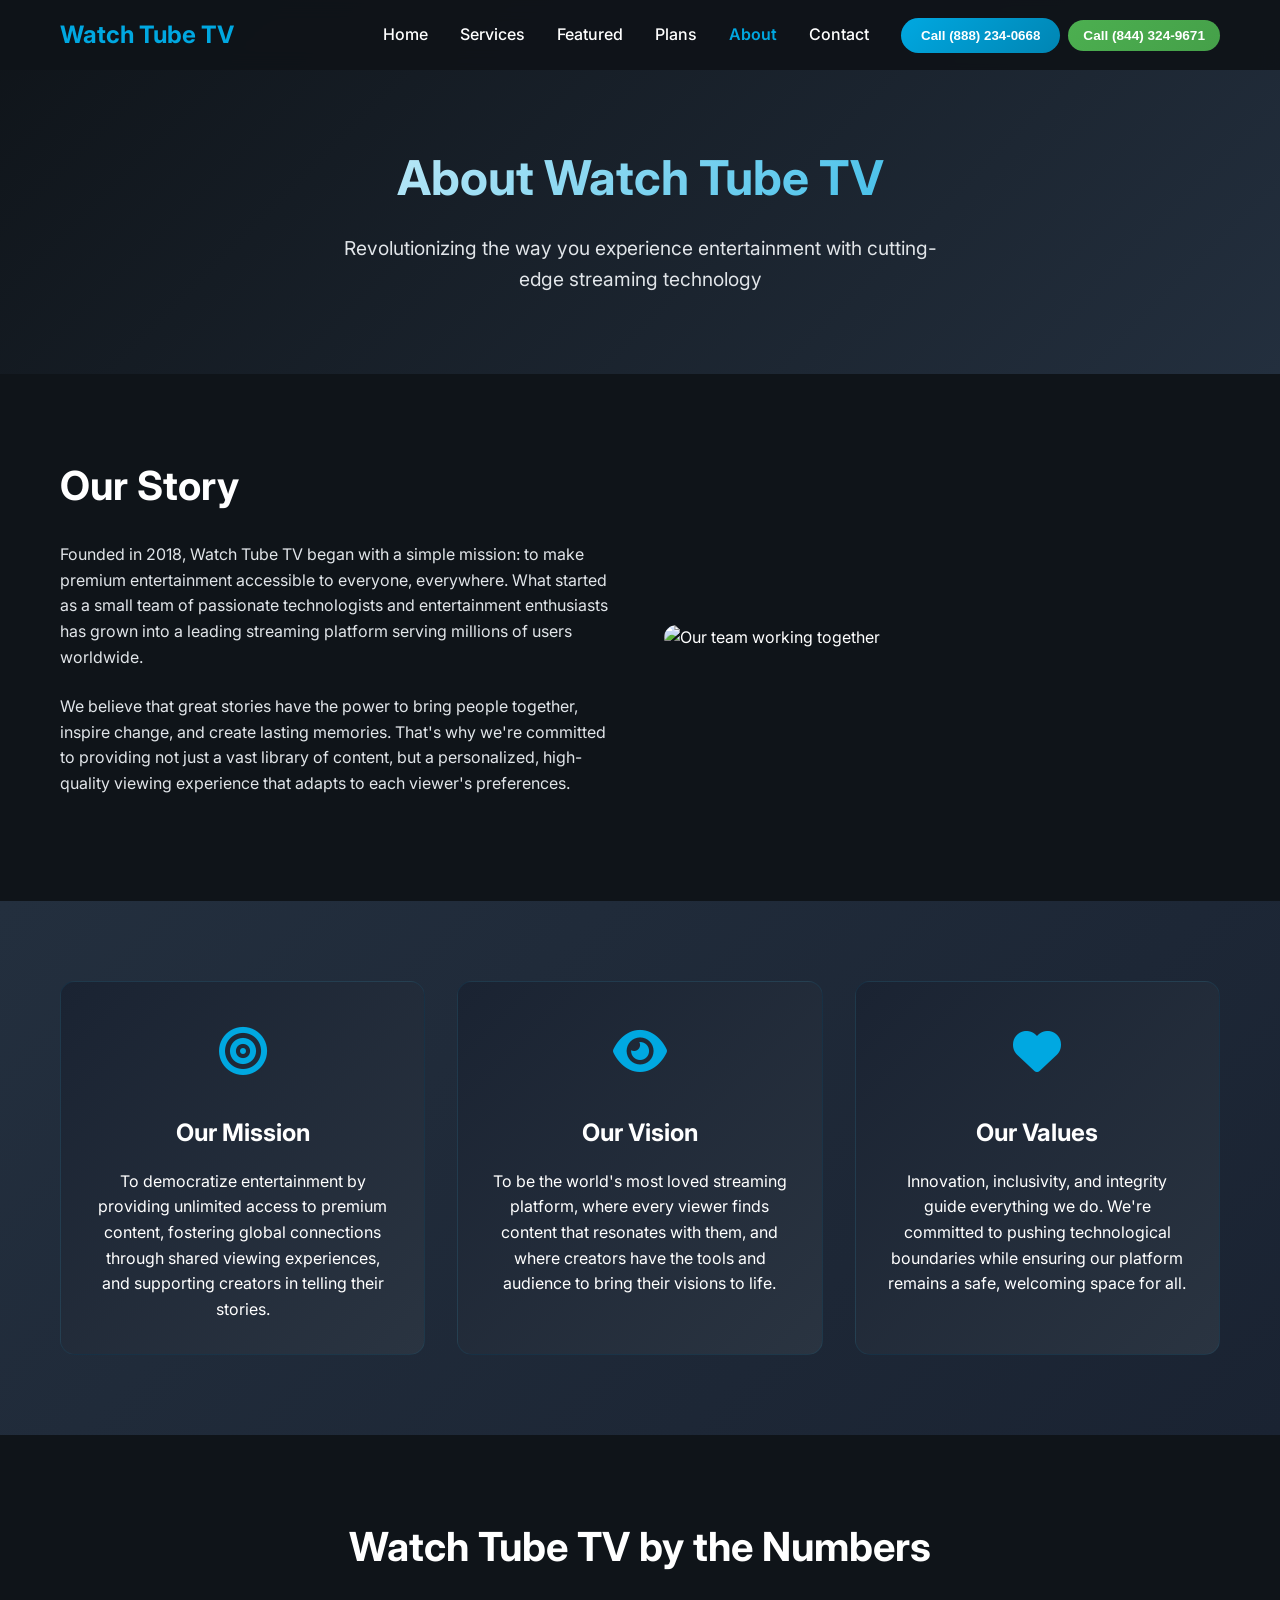
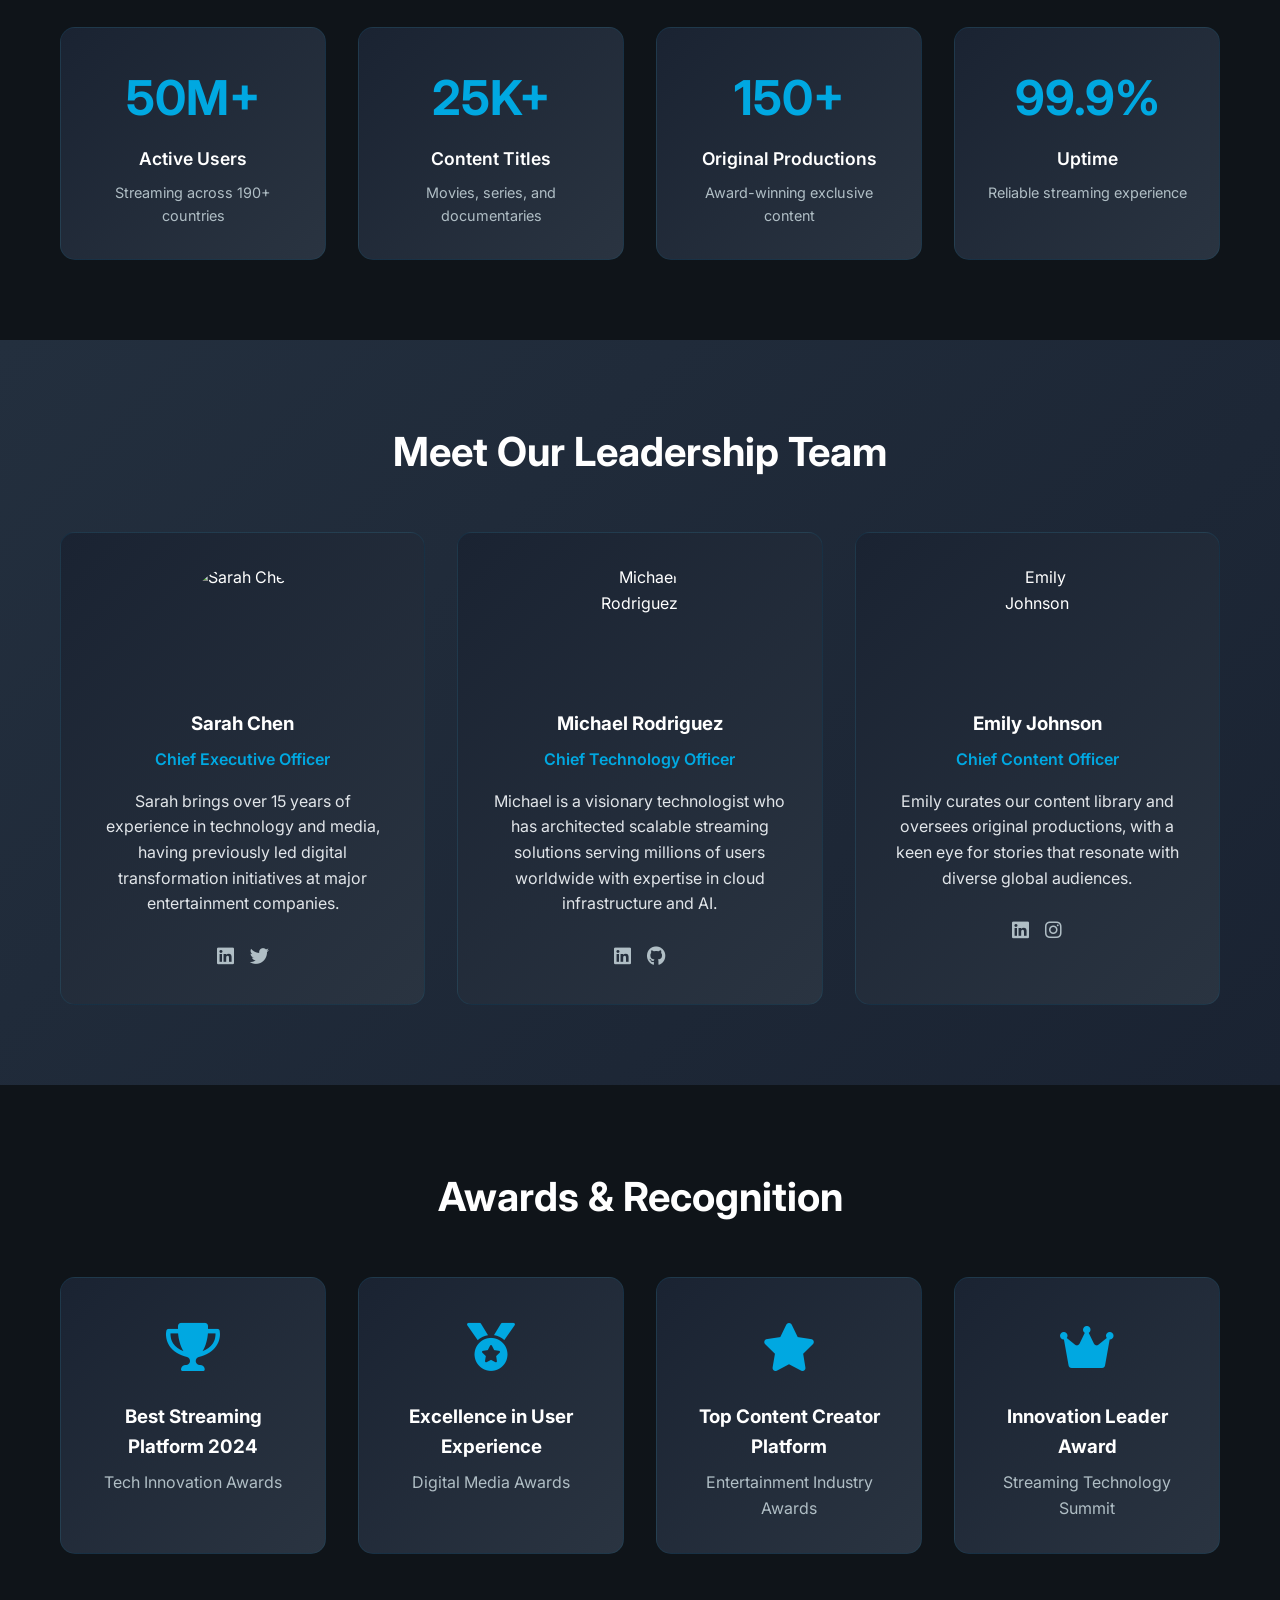
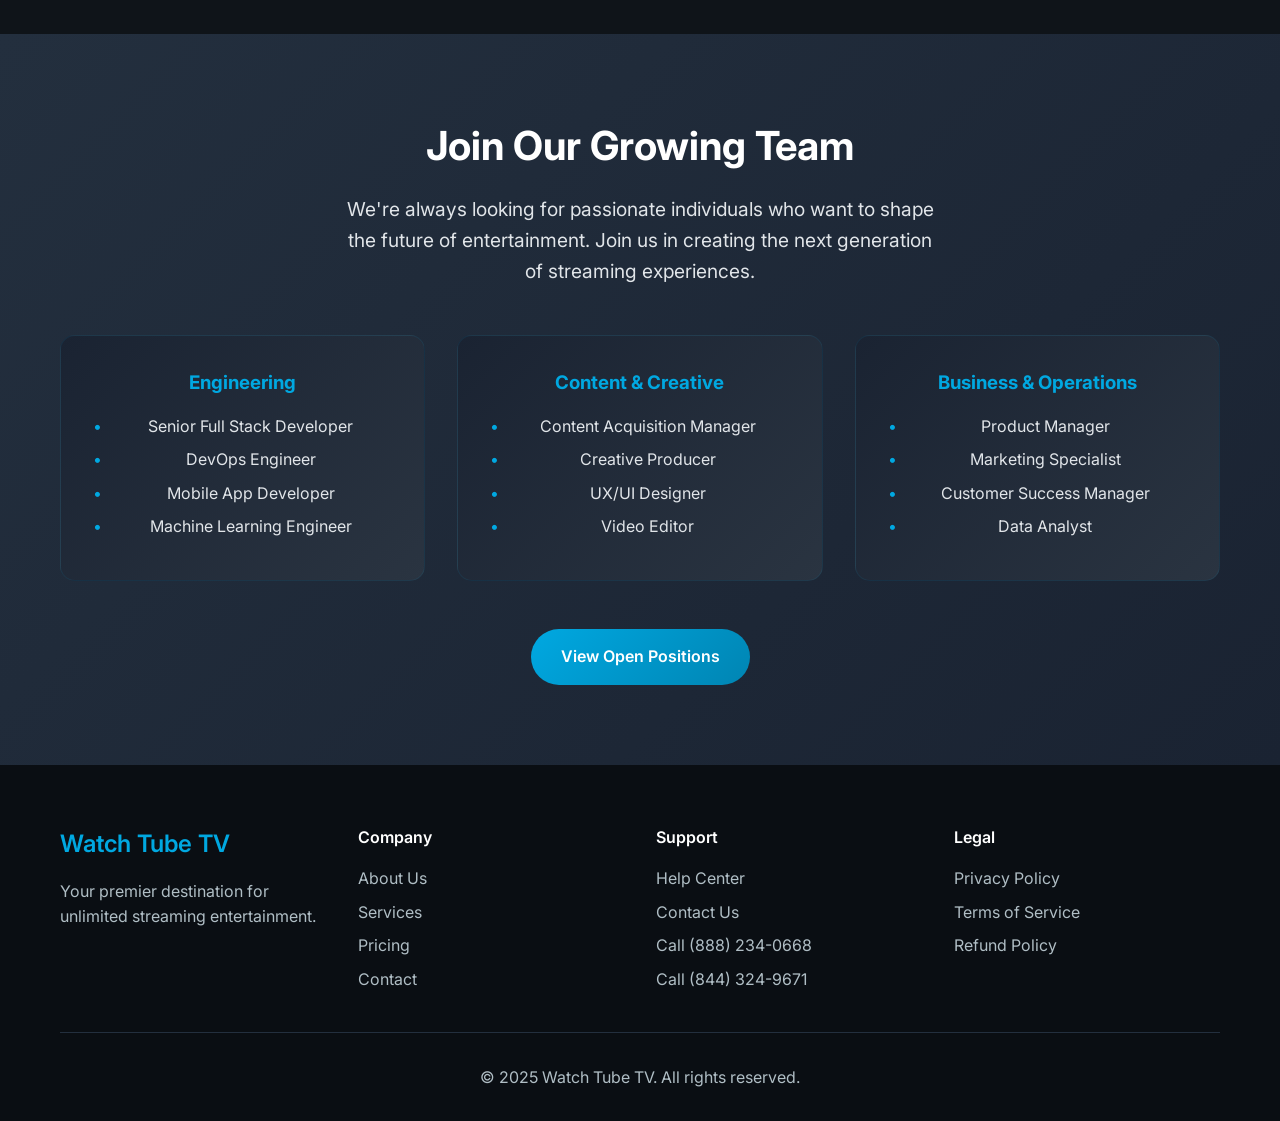
==== about.html @ 54f1ff27 "Add files via upload" ====
<!DOCTYPE html>
<html lang="en">

<head>
    <meta charset="UTF-8">
    <meta name="viewport" content="width=device-width, initial-scale=1.0">
    <title>About Us - Watch Tube TV</title>
    <link rel="stylesheet" href="styles.css">
    <link href="https://fonts.googleapis.com/css2?family=Inter:wght@300;400;500;600;700&display=swap" rel="stylesheet">
    <link rel="stylesheet" href="https://cdnjs.cloudflare.com/ajax/libs/font-awesome/6.0.0/css/all.min.css">
</head>

<body>
    <!-- Navigation -->
    <nav class="navbar">
        <div class="nav-container">
            <div class="nav-logo">
                <h2>Watch Tube TV</h2>
            </div>
            <div class="nav-menu" id="nav-menu">
                <a href="index.html" class="nav-link">Home</a>
                <a href="service.html" class="nav-link">Services</a>
                <a href="featured.html" class="nav-link">Featured</a>
                <a href="index.html#plans" class="nav-link">Plans</a>
                <a href="about.html" class="nav-link active">About</a>
                <a href="contact.html" class="nav-link">Contact</a>
                <div class="nav-phone-buttons">
                    <a href="tel:+18882340668">
                        <button class="nav-btn">Call (888) 234-0668</button>
                    </a>
                    <a href="tel:+18443249671">
                        <button class="nav-btn nav-btn-secondary">Call (844) 324-9671</button>
                    </a>
                </div>
            </div>
            <div class="nav-toggle" id="nav-toggle">
                <span class="bar"></span>
                <span class="bar"></span>
                <span class="bar"></span>
            </div>
        </div>
    </nav>

    <!-- Page Header -->
    <section class="page-header">
        <div class="container">
            <div class="page-header-content">
                <h1>About Watch Tube TV</h1>
                <p>Revolutionizing the way you experience entertainment with cutting-edge streaming technology</p>
            </div>
        </div>
    </section>

    <!-- About Hero -->
    <section class="about-hero">
        <div class="container">
            <div class="about-hero-content">
                <div class="about-hero-text">
                    <h2>Our Story</h2>
                    <p>Founded in 2018, Watch Tube TV began with a simple mission: to make premium entertainment accessible to everyone, everywhere. What started as a small team of passionate technologists and entertainment enthusiasts has grown into a leading streaming platform serving millions of users worldwide.</p>
                    <p>We believe that great stories have the power to bring people together, inspire change, and create lasting memories. That's why we're committed to providing not just a vast library of content, but a personalized, high-quality viewing experience that adapts to each viewer's preferences.</p>
                </div>
                <div class="about-hero-image">
                    <img src="https://images.unsplash.com/photo-1522202176988-66273c2fd55f?w=600&h=400&fit=crop" alt="Our team working together">
                </div>
            </div>
        </div>
    </section>

    <!-- Mission Vision Values -->
    <section class="mission-vision">
        <div class="container">
            <div class="mvv-grid">
                <div class="mvv-card">
                    <div class="mvv-icon">
                        <i class="fas fa-bullseye"></i>
                    </div>
                    <h3>Our Mission</h3>
                    <p>To democratize entertainment by providing unlimited access to premium content, fostering global connections through shared viewing experiences, and supporting creators in telling their stories.</p>
                </div>
                <div class="mvv-card">
                    <div class="mvv-icon">
                        <i class="fas fa-eye"></i>
                    </div>
                    <h3>Our Vision</h3>
                    <p>To be the world's most loved streaming platform, where every viewer finds content that resonates with them, and where creators have the tools and audience to bring their visions to life.</p>
                </div>
                <div class="mvv-card">
                    <div class="mvv-icon">
                        <i class="fas fa-heart"></i>
                    </div>
                    <h3>Our Values</h3>
                    <p>Innovation, inclusivity, and integrity guide everything we do. We're committed to pushing technological boundaries while ensuring our platform remains a safe, welcoming space for all.</p>
                </div>
            </div>
        </div>
    </section>

    <!-- Company Stats -->
    <section class="company-stats">
        <div class="container">
            <h2>Watch Tube TV by the Numbers</h2>
            <div class="stats-grid">
                <div class="stat-card">
                    <div class="stat-number">50M+</div>
                    <div class="stat-label">Active Users</div>
                    <div class="stat-description">Streaming across 190+ countries</div>
                </div>
                <div class="stat-card">
                    <div class="stat-number">25K+</div>
                    <div class="stat-label">Content Titles</div>
                    <div class="stat-description">Movies, series, and documentaries</div>
                </div>
                <div class="stat-card">
                    <div class="stat-number">150+</div>
                    <div class="stat-label">Original Productions</div>
                    <div class="stat-description">Award-winning exclusive content</div>
                </div>
                <div class="stat-card">
                    <div class="stat-number">99.9%</div>
                    <div class="stat-label">Uptime</div>
                    <div class="stat-description">Reliable streaming experience</div>
                </div>
            </div>
        </div>
    </section>

    <!-- Leadership Team -->
    <section class="leadership-team">
        <div class="container">
            <h2>Meet Our Leadership Team</h2>
            <div class="team-grid">
                <div class="team-member">
                    <div class="member-photo">
                        <img src="https://images.unsplash.com/photo-1507003211169-0a1dd7228f2d?w=300&h=300&fit=crop&crop=face" alt="Sarah Chen">
                    </div>
                    <div class="member-info">
                        <h3>Sarah Chen</h3>
                        <p class="member-title">Chief Executive Officer</p>
                        <p class="member-bio">Sarah brings over 15 years of experience in technology and media, having previously led digital transformation initiatives at major entertainment companies.</p>
                        <div class="member-social">
                            <a href="#"><i class="fab fa-linkedin"></i></a>
                            <a href="#"><i class="fab fa-twitter"></i></a>
                        </div>
                    </div>
                </div>
                
                <div class="team-member">
                    <div class="member-photo">
                        <img src="https://images.unsplash.com/photo-1472099645785-5658abf4ff4e?w=300&h=300&fit=crop&crop=face" alt="Michael Rodriguez">
                    </div>
                    <div class="member-info">
                        <h3>Michael Rodriguez</h3>
                        <p class="member-title">Chief Technology Officer</p>
                        <p class="member-bio">Michael is a visionary technologist who has architected scalable streaming solutions serving millions of users worldwide with expertise in cloud infrastructure and AI.</p>
                        <div class="member-social">
                            <a href="#"><i class="fab fa-linkedin"></i></a>
                            <a href="#"><i class="fab fa-github"></i></a>
                        </div>
                    </div>
                </div>
                
                <div class="team-member">
                    <div class="member-photo">
                        <img src="https://images.unsplash.com/photo-1494790108755-2616c71dd30e?w=300&h=300&fit=crop&crop=face" alt="Emily Johnson">
                    </div>
                    <div class="member-info">
                        <h3>Emily Johnson</h3>
                        <p class="member-title">Chief Content Officer</p>
                        <p class="member-bio">Emily curates our content library and oversees original productions, with a keen eye for stories that resonate with diverse global audiences.</p>
                        <div class="member-social">
                            <a href="#"><i class="fab fa-linkedin"></i></a>
                            <a href="#"><i class="fab fa-instagram"></i></a>
                        </div>
                    </div>
                </div>
            </div>
        </div>
    </section>

    <!-- Awards and Recognition -->
    <section class="awards-section">
        <div class="container">
            <h2>Awards & Recognition</h2>
            <div class="awards-grid">
                <div class="award-item">
                    <div class="award-icon">
                        <i class="fas fa-trophy"></i>
                    </div>
                    <h3>Best Streaming Platform 2024</h3>
                    <p>Tech Innovation Awards</p>
                </div>
                <div class="award-item">
                    <div class="award-icon">
                        <i class="fas fa-medal"></i>
                    </div>
                    <h3>Excellence in User Experience</h3>
                    <p>Digital Media Awards</p>
                </div>
                <div class="award-item">
                    <div class="award-icon">
                        <i class="fas fa-star"></i>
                    </div>
                    <h3>Top Content Creator Platform</h3>
                    <p>Entertainment Industry Awards</p>
                </div>
                <div class="award-item">
                    <div class="award-icon">
                        <i class="fas fa-crown"></i>
                    </div>
                    <h3>Innovation Leader Award</h3>
                    <p>Streaming Technology Summit</p>
                </div>
            </div>
        </div>
    </section>

    <!-- Join Our Team -->
    <section class="join-team">
        <div class="container">
            <div class="join-team-content">
                <h2>Join Our Growing Team</h2>
                <p>We're always looking for passionate individuals who want to shape the future of entertainment. Join us in creating the next generation of streaming experiences.</p>
                <div class="job-categories">
                    <div class="job-category">
                        <h3>Engineering</h3>
                        <ul>
                            <li>Senior Full Stack Developer</li>
                            <li>DevOps Engineer</li>
                            <li>Mobile App Developer</li>
                            <li>Machine Learning Engineer</li>
                        </ul>
                    </div>
                    <div class="job-category">
                        <h3>Content & Creative</h3>
                        <ul>
                            <li>Content Acquisition Manager</li>
                            <li>Creative Producer</li>
                            <li>UX/UI Designer</li>
                            <li>Video Editor</li>
                        </ul>
                    </div>
                    <div class="job-category">
                        <h3>Business & Operations</h3>
                        <ul>
                            <li>Product Manager</li>
                            <li>Marketing Specialist</li>
                            <li>Customer Success Manager</li>
                            <li>Data Analyst</li>
                        </ul>
                    </div>
                </div>
                <a href="contact.html" class="btn btn-primary">View Open Positions</a>
            </div>
        </div>
    </section>

    <!-- Footer -->
    <footer class="footer">
        <div class="container">
            <div class="footer-content">
                <div class="footer-section">
                    <h3>Watch Tube TV</h3>
                    <p>Your premier destination for unlimited streaming entertainment.</p>
                </div>
                <div class="footer-section">
                    <h4>Company</h4>
                    <ul>
                        <li><a href="about.html">About Us</a></li>
                        <li><a href="service.html">Services</a></li>
                        <li><a href="index.html#plans">Pricing</a></li>
                        <li><a href="contact.html">Contact</a></li>
                    </ul>
                </div>
                <div class="footer-section">
                    <h4>Support</h4>
                    <ul>
                        <li><a href="contact.html">Help Center</a></li>
                        <li><a href="contact.html">Contact Us</a></li>
                        <li><a href="tel:+18882340668">Call (888) 234-0668</a></li>
                        <li><a href="tel:+18443249671">Call (844) 324-9671</a></li>
                    </ul>
                </div>
                <div class="footer-section">
                    <h4>Legal</h4>
                    <ul>
                        <li><a href="privacy.html">Privacy Policy</a></li>
                        <li><a href="terms.html">Terms of Service</a></li>
                        <li><a href="refund.html">Refund Policy</a></li>
                    </ul>
                </div>
            </div>
            <div class="footer-bottom">
                <p>&copy; 2025 Watch Tube TV. All rights reserved.</p>
            </div>
        </div>
    </footer>

    <script src="script.js"></script>
</body>

</html>
---- styles.css ----
/* Reset and Base Styles */
* {
    margin: 0;
    padding: 0;
    box-sizing: border-box;
}

html {
    scroll-behavior: smooth;
}

body {
    font-family: 'Inter', -apple-system, BlinkMacSystemFont, 'Segoe UI', Roboto, sans-serif;
    line-height: 1.6;
    color: #ffffff;
    background-color: #0F1419;
}

.container {
    max-width: 1200px;
    margin: 0 auto;
    padding: 0 20px;
}

/* Navigation */
.navbar {
    position: fixed;
    top: 0;
    width: 100%;
    background: rgba(15, 20, 25, 0.95);
    backdrop-filter: blur(10px);
    z-index: 1000;
    transition: all 0.3s ease;
}

.nav-container {
    max-width: 1200px;
    margin: 0 auto;
    padding: 0 20px;
    display: flex;
    justify-content: space-between;
    align-items: center;
    height: 70px;
}

.nav-logo h2 {
    color: #00A8E1;
    font-weight: 700;
    font-size: 1.5rem;
}

.nav-menu {
    display: flex;
    align-items: center;
    gap: 2rem;
}

.nav-link {
    color: #ffffff;
    text-decoration: none;
    font-weight: 500;
    transition: color 0.3s ease;
}

.nav-link:hover {
    color: #00A8E1;
}

.nav-btn {
    background: linear-gradient(135deg, #00A8E1, #0085B3);
    color: white;
    border: none;
    padding: 10px 20px;
    border-radius: 25px;
    font-weight: 600;
    cursor: pointer;
    transition: all 0.3s ease;
}

.nav-btn:hover {
    transform: translateY(-2px);
    box-shadow: 0 8px 20px rgba(0, 168, 225, 0.3);
}

.nav-phone-buttons {
    display: flex;
    gap: 0.5rem;
    align-items: center;
}

.nav-btn-secondary {
    background: linear-gradient(135deg, #4CAF50, #45a049);
    font-size: 0.85rem;
    padding: 8px 15px;
}

.nav-btn-secondary:hover {
    transform: translateY(-2px);
    box-shadow: 0 8px 20px rgba(76, 175, 80, 0.3);
}

@media (max-width: 768px) {
    .nav-phone-buttons {
        flex-direction: column;
        gap: 0.3rem;
    }
    
    .nav-btn,
    .nav-btn-secondary {
        font-size: 0.8rem;
        padding: 6px 12px;
    }
}

.nav-toggle {
    display: none;
    flex-direction: column;
    cursor: pointer;
}

.bar {
    width: 25px;
    height: 3px;
    background: #ffffff;
    margin: 3px 0;
    transition: 0.3s;
}

/* Hero Section */
.hero {
    position: relative;
    height: 100vh;
    display: flex;
    align-items: center;
    justify-content: center;
    overflow: hidden;
}

.hero-video {
    position: absolute;
    top: 0;
    left: 0;
    width: 100%;
    height: 100%;
    object-fit: cover;
    z-index: -2;
}

.hero-overlay {
    position: absolute;
    top: 0;
    left: 0;
    width: 100%;
    height: 100%;
    background: linear-gradient(
        135deg,
        rgba(15, 20, 25, 0.8) 0%,
        rgba(35, 47, 62, 0.7) 50%,
        rgba(0, 168, 225, 0.3) 100%
    );
    z-index: -1;
}

.hero-content {
    text-align: center;
    max-width: 800px;
    padding: 0 20px;
    animation: fadeInUp 1s ease-out;
}

.hero-title {
    font-size: 3.5rem;
    font-weight: 700;
    margin-bottom: 1rem;
    background: linear-gradient(135deg, #ffffff, #00A8E1);
    -webkit-background-clip: text;
    background-clip: text;
    -webkit-text-fill-color: transparent;
    line-height: 1.2;
}

.hero-subtitle {
    font-size: 1.25rem;
    margin-bottom: 2rem;
    color: #E1E5E9;
    font-weight: 400;
}

.hero-buttons {
    display: flex;
    gap: 1rem;
    justify-content: center;
    margin-bottom: 2rem;
    flex-wrap: wrap;
}

.btn {
    padding: 15px 30px;
    border-radius: 30px;
    font-weight: 600;
    text-decoration: none;
    border: none;
    cursor: pointer;
    transition: all 0.3s ease;
    font-size: 1rem;
    display: inline-flex;
    align-items: center;
    gap: 0.5rem;
}

.btn-primary {
    background: linear-gradient(135deg, #00A8E1, #0085B3);
    color: white;
}

.btn-primary:hover {
    transform: translateY(-3px);
    box-shadow: 0 12px 25px rgba(0, 168, 225, 0.4);
}

.btn-secondary {
    background: rgba(255, 255, 255, 0.1);
    color: white;
    border: 2px solid rgba(255, 255, 255, 0.3);
    backdrop-filter: blur(10px);
}

.btn-secondary:hover {
    background: rgba(255, 255, 255, 0.2);
    border-color: rgba(255, 255, 255, 0.5);
    transform: translateY(-3px);
}

.btn-outline {
    background: transparent;
    color: #00A8E1;
    border: 2px solid #00A8E1;
}

.btn-outline:hover {
    background: #00A8E1;
    color: white;
    transform: translateY(-2px);
}

.hero-features {
    display: flex;
    justify-content: center;
    gap: 2rem;
    flex-wrap: wrap;
}

.feature-item {
    display: flex;
    align-items: center;
    gap: 0.5rem;
    color: #E1E5E9;
}

.feature-item i {
    color: #00A8E1;
    font-size: 1.1rem;
}

/* Section Headers */
.section-header {
    text-align: center;
    margin-bottom: 4rem;
}

.section-header h2 {
    font-size: 2.5rem;
    font-weight: 700;
    margin-bottom: 1rem;
    color: #ffffff;
}

.section-header p {
    font-size: 1.1rem;
    color: #B0BEC5;
    max-width: 600px;
    margin: 0 auto;
}

/* Services Section */
.services {
    padding: 100px 0;
    background: #1A1F29;
}

.services-grid {
    display: grid;
    grid-template-columns: repeat(auto-fit, minmax(350px, 1fr));
    gap: 2rem;
}

.service-card {
    background: linear-gradient(135deg, #232F3E, #2A3441);
    padding: 2.5rem;
    border-radius: 20px;
    text-align: center;
    transition: all 0.3s ease;
    border: 1px solid rgba(0, 168, 225, 0.1);
}

.service-card:hover {
    transform: translateY(-10px);
    box-shadow: 0 20px 40px rgba(0, 168, 225, 0.2);
    border-color: rgba(0, 168, 225, 0.3);
}

.service-icon {
    width: 80px;
    height: 80px;
    background: linear-gradient(135deg, #00A8E1, #0085B3);
    border-radius: 50%;
    display: flex;
    align-items: center;
    justify-content: center;
    margin: 0 auto 1.5rem;
}

.service-icon i {
    font-size: 2rem;
    color: white;
}

.service-card h3 {
    font-size: 1.5rem;
    font-weight: 600;
    margin-bottom: 1rem;
    color: #ffffff;
}

.service-card p {
    color: #B0BEC5;
    line-height: 1.6;
}

/* Plans Section */
.plans {
    padding: 100px 0;
    background: #0F1419;
}

.plans-grid {
    display: grid;
    grid-template-columns: repeat(auto-fit, minmax(300px, 1fr));
    gap: 2rem;
    max-width: 1000px;
    margin: 0 auto;
}

.plan-card {
    background: linear-gradient(135deg, #232F3E, #2A3441);
    padding: 2.5rem;
    border-radius: 20px;
    text-align: center;
    position: relative;
    transition: all 0.3s ease;
    border: 1px solid rgba(0, 168, 225, 0.1);
}

.plan-card.popular {
    border-color: #00A8E1;
    transform: scale(1.05);
}

.plan-card:hover {
    transform: translateY(-10px);
    box-shadow: 0 20px 40px rgba(0, 168, 225, 0.2);
}

.plan-card.popular:hover {
    transform: translateY(-10px) scale(1.05);
}

.plan-badge {
    position: absolute;
    top: -10px;
    left: 50%;
    transform: translateX(-50%);
    background: linear-gradient(135deg, #00A8E1, #0085B3);
    color: white;
    padding: 5px 20px;
    border-radius: 20px;
    font-size: 0.9rem;
    font-weight: 600;
}

.plan-header h3 {
    font-size: 1.5rem;
    font-weight: 600;
    margin-bottom: 1rem;
    color: #ffffff;
}

.plan-price {
    margin-bottom: 2rem;
}

.currency {
    font-size: 1.2rem;
    color: #B0BEC5;
    vertical-align: top;
}

.amount {
    font-size: 3rem;
    font-weight: 700;
    color: #00A8E1;
}

.period {
    font-size: 1rem;
    color: #B0BEC5;
}

.plan-features {
    list-style: none;
    margin-bottom: 2rem;
    text-align: left;
}

.plan-features li {
    padding: 0.5rem 0;
    display: flex;
    align-items: center;
    gap: 0.5rem;
}

.plan-features .fa-check {
    color: #4CAF50;
}

.plan-features .fa-times {
    color: #F44336;
}

/* About Section */
.about {
    padding: 100px 0;
    background: #1A1F29;
}

.about-content {
    display: grid;
    grid-template-columns: 1fr 1fr;
    gap: 4rem;
    align-items: center;
}

.about-text h2 {
    font-size: 2.5rem;
    font-weight: 700;
    margin-bottom: 1.5rem;
    color: #ffffff;
}

.about-text p {
    margin-bottom: 1.5rem;
    color: #B0BEC5;
    font-size: 1.1rem;
    line-height: 1.7;
}

.about-stats {
    display: flex;
    gap: 2rem;
    margin-top: 2rem;
}

.stat-item {
    text-align: center;
}

.stat-item h3 {
    font-size: 2.5rem;
    font-weight: 700;
    color: #00A8E1;
    margin-bottom: 0.5rem;
}

.stat-item p {
    color: #B0BEC5;
    font-size: 0.9rem;
    margin: 0;
}

.about-image img {
    width: 100%;
    height: 400px;
    object-fit: cover;
    border-radius: 20px;
}

/* Featured Content Section */
.featured {
    padding: 100px 0;
    background: #0F1419;
}

.featured-grid {
    display: grid;
    grid-template-columns: repeat(auto-fit, minmax(280px, 1fr));
    gap: 2rem;
}

.featured-item {
    position: relative;
    border-radius: 15px;
    overflow: hidden;
    transition: transform 0.3s ease;
    cursor: pointer;
}

.featured-item:hover {
    transform: scale(1.05);
}

.featured-item img {
    width: 100%;
    height: 300px;
    object-fit: cover;
}

.featured-overlay {
    position: absolute;
    bottom: 0;
    left: 0;
    right: 0;
    background: linear-gradient(transparent, rgba(0, 0, 0, 0.9));
    padding: 2rem;
    transform: translateY(100%);
    transition: transform 0.3s ease;
}

.featured-item:hover .featured-overlay {
    transform: translateY(0);
}

.featured-overlay h3 {
    color: #ffffff;
    font-size: 1.25rem;
    margin-bottom: 0.5rem;
}

.featured-overlay p {
    color: #B0BEC5;
    margin-bottom: 1rem;
}

/* Devices Section */
.devices {
    padding: 100px 0;
    background: #1A1F29;
}

.devices-content {
    display: grid;
    grid-template-columns: 1fr 1fr;
    gap: 4rem;
    align-items: center;
}

.devices-image img {
    width: 100%;
    height: 400px;
    object-fit: cover;
    border-radius: 20px;
}

.devices-list {
    display: flex;
    flex-direction: column;
    gap: 2rem;
}

.device-item {
    display: flex;
    align-items: center;
    gap: 1.5rem;
    padding: 1.5rem;
    background: linear-gradient(135deg, #232F3E, #2A3441);
    border-radius: 15px;
    transition: transform 0.3s ease;
}

.device-item:hover {
    transform: translateX(10px);
}

.device-item i {
    font-size: 2.5rem;
    color: #00A8E1;
    min-width: 60px;
}

.device-item h3 {
    color: #ffffff;
    font-size: 1.25rem;
    margin-bottom: 0.5rem;
}

.device-item p {
    color: #B0BEC5;
    margin: 0;
}

/* Testimonials Section */
.testimonials {
    padding: 100px 0;
    background: #0F1419;
}

.testimonials-grid {
    display: grid;
    grid-template-columns: repeat(auto-fit, minmax(350px, 1fr));
    gap: 2rem;
}

.testimonial-card {
    background: linear-gradient(135deg, #232F3E, #2A3441);
    padding: 2rem;
    border-radius: 20px;
    border: 1px solid rgba(0, 168, 225, 0.1);
    transition: transform 0.3s ease;
}

.testimonial-card:hover {
    transform: translateY(-10px);
    border-color: rgba(0, 168, 225, 0.3);
}

.testimonial-content {
    margin-bottom: 1.5rem;
}

.stars {
    display: flex;
    gap: 0.25rem;
    margin-bottom: 1rem;
}

.stars i {
    color: #FFD700;
    font-size: 1.1rem;
}

.testimonial-content p {
    color: #B0BEC5;
    font-style: italic;
    line-height: 1.6;
}

.testimonial-author {
    display: flex;
    align-items: center;
    gap: 1rem;
}

.testimonial-author img {
    width: 50px;
    height: 50px;
    border-radius: 50%;
    object-fit: cover;
}

.testimonial-author h4 {
    color: #ffffff;
    font-size: 1rem;
    margin-bottom: 0.25rem;
}

.testimonial-author p {
    color: #00A8E1;
    font-size: 0.9rem;
    margin: 0;
}

/* Download Section */
.download {
    padding: 100px 0;
    background: #1A1F29;
}

.download-content {
    display: grid;
    grid-template-columns: 1fr 1fr;
    gap: 4rem;
    align-items: center;
}

.download-text h2 {
    font-size: 2.5rem;
    font-weight: 700;
    margin-bottom: 1.5rem;
    color: #ffffff;
}

.download-text p {
    color: #B0BEC5;
    font-size: 1.1rem;
    line-height: 1.7;
    margin-bottom: 2rem;
}

.download-buttons {
    display: flex;
    gap: 1rem;
    flex-wrap: wrap;
}

.download-btn {
    display: block;
    transition: transform 0.3s ease;
}

.download-btn:hover {
    transform: scale(1.05);
}

.download-btn img {
    height: 60px;
    width: auto;
    border-radius: 10px;
}

.download-image img {
    width: 100%;
    height: 400px;
    object-fit: cover;
    border-radius: 20px;
}

/* FAQ Section */
.faq {
    padding: 100px 0;
    background: #0F1419;
}

.faq-list {
    max-width: 800px;
    margin: 0 auto;
}

.faq-item {
    background: linear-gradient(135deg, #232F3E, #2A3441);
    margin-bottom: 1rem;
    border-radius: 15px;
    overflow: hidden;
    border: 1px solid rgba(0, 168, 225, 0.1);
}

.faq-question {
    padding: 1.5rem;
    display: flex;
    justify-content: space-between;
    align-items: center;
    cursor: pointer;
    transition: all 0.3s ease;
}

.faq-question:hover {
    background: rgba(0, 168, 225, 0.1);
}

.faq-question h3 {
    font-size: 1.1rem;
    font-weight: 600;
    color: #ffffff;
}

.faq-question i {
    color: #00A8E1;
    transition: transform 0.3s ease;
}

.faq-item.active .faq-question i {
    transform: rotate(45deg);
}

.faq-answer {
    padding: 0 1.5rem;
    max-height: 0;
    overflow: hidden;
    transition: all 0.3s ease;
}

.faq-item.active .faq-answer {
    padding: 0 1.5rem 1.5rem;
    max-height: 200px;
}

.faq-answer p {
    color: #B0BEC5;
    line-height: 1.6;
}

/* Footer */
.footer {
    background: #0A0E13;
    padding: 60px 0 30px;
}

.footer-content {
    display: grid;
    grid-template-columns: repeat(auto-fit, minmax(250px, 1fr));
    gap: 2rem;
    margin-bottom: 2rem;
}

.footer-section h3,
.footer-section h4 {
    color: #ffffff;
    margin-bottom: 1rem;
    font-weight: 600;
}

.footer-section h3 {
    color: #00A8E1;
    font-size: 1.5rem;
}

.footer-section p {
    color: #B0BEC5;
    margin-bottom: 1rem;
    line-height: 1.6;
}

.social-links {
    display: flex;
    gap: 1rem;
}

.social-links a {
    width: 40px;
    height: 40px;
    background: linear-gradient(135deg, #00A8E1, #0085B3);
    border-radius: 50%;
    display: flex;
    align-items: center;
    justify-content: center;
    color: white;
    text-decoration: none;
    transition: all 0.3s ease;
}

.social-links a:hover {
    transform: translateY(-3px);
    box-shadow: 0 8px 20px rgba(0, 168, 225, 0.3);
}

.footer-section ul {
    list-style: none;
}

.footer-section ul li {
    margin-bottom: 0.5rem;
}

.footer-section ul li a {
    color: #B0BEC5;
    text-decoration: none;
    transition: color 0.3s ease;
}

.footer-section ul li a:hover {
    color: #00A8E1;
}

.footer-bottom {
    border-top: 1px solid #232F3E;
    padding-top: 2rem;
    text-align: center;
}

.footer-bottom p {
    color: #B0BEC5;
    margin: 0;
}

/* Page Header */
.page-header {
    background: linear-gradient(135deg, #0F1419 0%, #232F3E 100%);
    padding: 140px 0 80px;
    text-align: center;
}

.page-header-content h1 {
    font-size: 3rem;
    font-weight: 700;
    margin-bottom: 1rem;
    background: linear-gradient(135deg, #ffffff, #00A8E1);
    -webkit-background-clip: text;
    background-clip: text;
    -webkit-text-fill-color: transparent;
}

.page-header-content p {
    font-size: 1.2rem;
    color: #E1E5E9;
    max-width: 600px;
    margin: 0 auto;
}

/* Active nav link */
.nav-link.active {
    color: #00A8E1;
    font-weight: 600;
}

/* Services Detailed */
.services-detailed {
    padding: 80px 0;
    background: #0F1419;
}

.services-grid {
    display: grid;
    grid-template-columns: repeat(auto-fit, minmax(350px, 1fr));
    gap: 2rem;
    margin-top: 3rem;
}

.service-card {
    background: linear-gradient(135deg, #1A2332 0%, #2A3441 100%);
    padding: 2rem;
    border-radius: 15px;
    border: 1px solid rgba(0, 168, 225, 0.1);
    transition: all 0.3s ease;
}

.service-card:hover {
    transform: translateY(-5px);
    border-color: rgba(0, 168, 225, 0.3);
    box-shadow: 0 15px 30px rgba(0, 168, 225, 0.1);
}

.service-icon {
    font-size: 3rem;
    color: #00A8E1;
    margin-bottom: 1.5rem;
}

.service-card h3 {
    font-size: 1.5rem;
    font-weight: 600;
    margin-bottom: 1rem;
    color: #ffffff;
}

.service-card p {
    color: #E1E5E9;
    margin-bottom: 1.5rem;
    line-height: 1.6;
}

.service-features {
    list-style: none;
}

.service-features li {
    display: flex;
    align-items: center;
    margin-bottom: 0.8rem;
    color: #E1E5E9;
}

.service-features i {
    color: #00A8E1;
    margin-right: 0.5rem;
    font-size: 0.9rem;
}

/* Service Stats */
.service-stats {
    padding: 80px 0;
    background: linear-gradient(135deg, #232F3E 0%, #1A2332 100%);
}

.stats-grid {
    display: grid;
    grid-template-columns: repeat(auto-fit, minmax(200px, 1fr));
    gap: 2rem;
    text-align: center;
}

.stat-item {
    padding: 1.5rem;
}

.stat-number {
    font-size: 3rem;
    font-weight: 700;
    color: #00A8E1;
    margin-bottom: 0.5rem;
}

.stat-label {
    font-size: 1.1rem;
    font-weight: 600;
    color: #ffffff;
    margin-bottom: 0.5rem;
}

/* CTA Section */
.cta-section {
    padding: 80px 0;
    background: linear-gradient(135deg, #00A8E1 0%, #0085B3 100%);
    text-align: center;
}

.cta-content h2 {
    font-size: 2.5rem;
    font-weight: 700;
    margin-bottom: 1rem;
    color: #ffffff;
}

.cta-content p {
    font-size: 1.2rem;
    margin-bottom: 2rem;
    color: rgba(255, 255, 255, 0.9);
}

.cta-buttons {
    display: flex;
    gap: 1rem;
    justify-content: center;
    flex-wrap: wrap;
}

/* Featured Content Styles */
.featured-hero {
    padding: 80px 0;
    background: #0F1419;
}

.featured-hero-content {
    display: grid;
    grid-template-columns: 1fr 1fr;
    gap: 3rem;
    align-items: center;
}

.featured-badge {
    background: linear-gradient(135deg, #00A8E1, #0085B3);
    color: white;
    padding: 0.5rem 1rem;
    border-radius: 20px;
    font-size: 0.9rem;
    font-weight: 600;
    display: inline-block;
    margin-bottom: 1rem;
}

.featured-hero-info h2 {
    font-size: 2.5rem;
    font-weight: 700;
    margin-bottom: 1rem;
    color: #ffffff;
}

.featured-meta {
    display: flex;
    gap: 1.5rem;
    margin: 1.5rem 0;
    flex-wrap: wrap;
}

.featured-meta span {
    color: #E1E5E9;
    font-size: 0.9rem;
}

.featured-meta i {
    color: #00A8E1;
    margin-right: 0.3rem;
}

.genre-tag {
    background: rgba(0, 168, 225, 0.2);
    color: #00A8E1;
    padding: 0.3rem 0.8rem;
    border-radius: 15px;
    font-size: 0.8rem !important;
}

.featured-actions {
    display: flex;
    gap: 1rem;
    margin-top: 2rem;
}

.featured-hero-image {
    position: relative;
    border-radius: 15px;
    overflow: hidden;
}

.featured-hero-image img {
    width: 100%;
    height: 400px;
    object-fit: cover;
}

.play-overlay {
    position: absolute;
    top: 50%;
    left: 50%;
    transform: translate(-50%, -50%);
    background: rgba(0, 168, 225, 0.9);
    width: 80px;
    height: 80px;
    border-radius: 50%;
    display: flex;
    align-items: center;
    justify-content: center;
    font-size: 1.5rem;
    color: white;
    cursor: pointer;
    transition: all 0.3s ease;
}

.play-overlay:hover {
    transform: translate(-50%, -50%) scale(1.1);
}

/* Content Categories */
.content-categories {
    padding: 80px 0;
    background: #0F1419;
}

.content-categories h2 {
    text-align: center;
    font-size: 2.5rem;
    margin-bottom: 2rem;
    color: #ffffff;
}

.category-tabs {
    display: flex;
    justify-content: center;
    gap: 1rem;
    margin-bottom: 3rem;
    flex-wrap: wrap;
}

.category-tab {
    background: rgba(255, 255, 255, 0.1);
    color: #E1E5E9;
    border: none;
    padding: 0.8rem 1.5rem;
    border-radius: 25px;
    cursor: pointer;
    transition: all 0.3s ease;
}

.category-tab.active,
.category-tab:hover {
    background: linear-gradient(135deg, #00A8E1, #0085B3);
    color: white;
}

.content-grid {
    display: grid;
    grid-template-columns: repeat(auto-fit, minmax(280px, 1fr));
    gap: 2rem;
}

.content-card {
    background: linear-gradient(135deg, #1A2332 0%, #2A3441 100%);
    border-radius: 15px;
    overflow: hidden;
    transition: all 0.3s ease;
}

.content-card:hover {
    transform: translateY(-5px);
    box-shadow: 0 15px 30px rgba(0, 0, 0, 0.3);
}

.content-image {
    position: relative;
    height: 200px;
    overflow: hidden;
}

.content-image img {
    width: 100%;
    height: 100%;
    object-fit: cover;
}

.content-overlay {
    position: absolute;
    top: 0;
    left: 0;
    right: 0;
    bottom: 0;
    background: linear-gradient(to bottom, transparent 0%, rgba(0, 0, 0, 0.7) 100%);
    display: flex;
    justify-content: space-between;
    align-items: flex-end;
    padding: 1rem;
    opacity: 0;
    transition: all 0.3s ease;
}

.content-card:hover .content-overlay {
    opacity: 1;
}

.content-rating {
    background: rgba(0, 0, 0, 0.8);
    color: #00A8E1;
    padding: 0.3rem 0.8rem;
    border-radius: 15px;
    font-size: 0.9rem;
}

.play-btn {
    background: rgba(0, 168, 225, 0.9);
    color: white;
    border: none;
    width: 50px;
    height: 50px;
    border-radius: 50%;
    cursor: pointer;
    transition: all 0.3s ease;
}

.play-btn:hover {
    transform: scale(1.1);
}

.content-info {
    padding: 1.5rem;
}

.content-info h3 {
    color: #ffffff;
    margin-bottom: 0.8rem;
    font-size: 1.2rem;
}

.content-info p {
    color: #E1E5E9;
    font-size: 0.9rem;
    margin-bottom: 1rem;
    line-height: 1.5;
}

.content-meta {
    display: flex;
    gap: 1rem;
    font-size: 0.8rem;
    color: #B0BEC5;
}

/* Watch Party */
.watch-party {
    padding: 80px 0;
    background: linear-gradient(135deg, #232F3E 0%, #1A2332 100%);
}

.watch-party-content {
    display: grid;
    grid-template-columns: 1fr 1fr;
    gap: 3rem;
    align-items: center;
}

.watch-party-info h2 {
    font-size: 2.5rem;
    font-weight: 700;
    margin-bottom: 1rem;
    color: #ffffff;
}

.watch-party-features {
    list-style: none;
    margin: 2rem 0;
}

.watch-party-features li {
    display: flex;
    align-items: center;
    margin-bottom: 1rem;
    color: #E1E5E9;
}

.watch-party-features i {
    color: #00A8E1;
    margin-right: 1rem;
    width: 20px;
}

.party-screens {
    display: flex;
    gap: 1rem;
    justify-content: center;
}

.screen {
    width: 120px;
    height: 80px;
    background: linear-gradient(135deg, #00A8E1, #0085B3);
    border-radius: 8px;
    display: flex;
    align-items: center;
    justify-content: center;
    color: white;
    font-size: 1.5rem;
    position: relative;
}

.screen-2 {
    transform: translateY(-20px);
}

.screen-3 {
    transform: translateY(10px);
}

/* About Page Styles */
.about-hero {
    padding: 80px 0;
    background: #0F1419;
}

.about-hero-content {
    display: grid;
    grid-template-columns: 1fr 1fr;
    gap: 3rem;
    align-items: center;
}

.about-hero-text h2 {
    font-size: 2.5rem;
    font-weight: 700;
    margin-bottom: 1.5rem;
    color: #ffffff;
}

.about-hero-text p {
    color: #E1E5E9;
    margin-bottom: 1.5rem;
    line-height: 1.6;
}

.about-hero-image img {
    width: 100%;
    border-radius: 15px;
}

/* Mission Vision Values */
.mission-vision {
    padding: 80px 0;
    background: linear-gradient(135deg, #232F3E 0%, #1A2332 100%);
}

.mvv-grid {
    display: grid;
    grid-template-columns: repeat(auto-fit, minmax(300px, 1fr));
    gap: 2rem;
}

.mvv-card {
    background: linear-gradient(135deg, #1A2332 0%, #2A3441 100%);
    padding: 2rem;
    border-radius: 15px;
    text-align: center;
    border: 1px solid rgba(0, 168, 225, 0.1);
}

.mvv-icon {
    font-size: 3rem;
    color: #00A8E1;
    margin-bottom: 1.5rem;
}

.mvv-card h3 {
    font-size: 1.5rem;
    margin-bottom: 1rem;
    color: #ffffff;
}

/* Company Stats */
.company-stats {
    padding: 80px 0;
    background: #0F1419;
    text-align: center;
}

.company-stats h2 {
    font-size: 2.5rem;
    margin-bottom: 3rem;
    color: #ffffff;
}

.stat-card {
    background: linear-gradient(135deg, #1A2332 0%, #2A3441 100%);
    padding: 2rem;
    border-radius: 15px;
    border: 1px solid rgba(0, 168, 225, 0.1);
}

.stat-description {
    color: #B0BEC5;
    font-size: 0.9rem;
}

/* Leadership Team */
.leadership-team {
    padding: 80px 0;
    background: linear-gradient(135deg, #232F3E 0%, #1A2332 100%);
}

.leadership-team h2 {
    text-align: center;
    font-size: 2.5rem;
    margin-bottom: 3rem;
    color: #ffffff;
}

.team-grid {
    display: grid;
    grid-template-columns: repeat(auto-fit, minmax(300px, 1fr));
    gap: 2rem;
}

.team-member {
    background: linear-gradient(135deg, #1A2332 0%, #2A3441 100%);
    padding: 2rem;
    border-radius: 15px;
    text-align: center;
    border: 1px solid rgba(0, 168, 225, 0.1);
}

.member-photo {
    width: 120px;
    height: 120px;
    margin: 0 auto 1.5rem;
    border-radius: 50%;
    overflow: hidden;
}

.member-photo img {
    width: 100%;
    height: 100%;
    object-fit: cover;
}

.member-info h3 {
    color: #ffffff;
    margin-bottom: 0.5rem;
}

.member-title {
    color: #00A8E1;
    font-weight: 600;
    margin-bottom: 1rem;
}

.member-bio {
    color: #E1E5E9;
    margin-bottom: 1.5rem;
    line-height: 1.6;
}

.member-social {
    display: flex;
    gap: 1rem;
    justify-content: center;
}

.member-social a {
    color: #B0BEC5;
    font-size: 1.2rem;
    transition: color 0.3s ease;
}

.member-social a:hover {
    color: #00A8E1;
}

/* Awards Section */
.awards-section {
    padding: 80px 0;
    background: #0F1419;
}

.awards-section h2 {
    text-align: center;
    font-size: 2.5rem;
    margin-bottom: 3rem;
    color: #ffffff;
}

.awards-grid {
    display: grid;
    grid-template-columns: repeat(auto-fit, minmax(250px, 1fr));
    gap: 2rem;
}

.award-item {
    background: linear-gradient(135deg, #1A2332 0%, #2A3441 100%);
    padding: 2rem;
    border-radius: 15px;
    text-align: center;
    border: 1px solid rgba(0, 168, 225, 0.1);
}

.award-icon {
    font-size: 3rem;
    color: #00A8E1;
    margin-bottom: 1rem;
}

.award-item h3 {
    color: #ffffff;
    margin-bottom: 0.5rem;
}

.award-item p {
    color: #B0BEC5;
}

/* Join Team */
.join-team {
    padding: 80px 0;
    background: linear-gradient(135deg, #232F3E 0%, #1A2332 100%);
}

.join-team-content {
    text-align: center;
}

.join-team-content h2 {
    font-size: 2.5rem;
    margin-bottom: 1rem;
    color: #ffffff;
}

.join-team-content p {
    font-size: 1.2rem;
    margin-bottom: 3rem;
    color: #E1E5E9;
    max-width: 600px;
    margin-left: auto;
    margin-right: auto;
}

.job-categories {
    display: grid;
    grid-template-columns: repeat(auto-fit, minmax(250px, 1fr));
    gap: 2rem;
    margin-bottom: 3rem;
}

.job-category {
    background: linear-gradient(135deg, #1A2332 0%, #2A3441 100%);
    padding: 2rem;
    border-radius: 15px;
    border: 1px solid rgba(0, 168, 225, 0.1);
}

.job-category h3 {
    color: #00A8E1;
    margin-bottom: 1rem;
}

.job-category ul {
    list-style: none;
}

.job-category li {
    color: #E1E5E9;
    margin-bottom: 0.5rem;
    padding-left: 1rem;
    position: relative;
}

.job-category li:before {
    content: '•';
    color: #00A8E1;
    position: absolute;
    left: 0;
}

/* Contact Page Styles */
.contact-methods {
    padding: 80px 0;
    background: #0F1419;
}

.contact-grid {
    display: grid;
    grid-template-columns: repeat(auto-fit, minmax(300px, 1fr));
    gap: 2rem;
}

.contact-card {
    background: linear-gradient(135deg, #1A2332 0%, #2A3441 100%);
    padding: 2rem;
    border-radius: 15px;
    text-align: center;
    border: 1px solid rgba(0, 168, 225, 0.1);
    transition: all 0.3s ease;
}

.contact-card:hover {
    transform: translateY(-5px);
    border-color: rgba(0, 168, 225, 0.3);
}

.contact-icon {
    font-size: 3rem;
    color: #00A8E1;
    margin-bottom: 1.5rem;
}

.contact-card h3 {
    color: #ffffff;
    margin-bottom: 1rem;
}

.contact-card p {
    color: #E1E5E9;
    margin-bottom: 1.5rem;
}

.contact-link {
    color: #00A8E1;
    text-decoration: none;
    font-size: 1.1rem;
    display: block;
    margin-bottom: 0.8rem;
}

.contact-link:hover {
    color: #4FC3F7;
}

.contact-hours {
    color: #B0BEC5;
    font-size: 0.9rem;
    margin-top: 0.5rem;
}

/* Contact Form */
.contact-form-section {
    padding: 80px 0;
    background: linear-gradient(135deg, #232F3E 0%, #1A2332 100%);
}

.contact-form-container {
    display: grid;
    grid-template-columns: 1fr 1fr;
    gap: 3rem;
    align-items: start;
}

.contact-form-info h2 {
    font-size: 2.5rem;
    margin-bottom: 1rem;
    color: #ffffff;
}

.contact-form-info p {
    color: #E1E5E9;
    margin-bottom: 2rem;
    line-height: 1.6;
}

.contact-benefits {
    list-style: none;
}

.benefit-item {
    display: flex;
    align-items: center;
    margin-bottom: 1rem;
    color: #E1E5E9;
}

.benefit-item i {
    color: #00A8E1;
    margin-right: 1rem;
    width: 20px;
}

.contact-form {
    background: linear-gradient(135deg, #1A2332 0%, #2A3441 100%);
    padding: 2rem;
    border-radius: 15px;
    border: 1px solid rgba(0, 168, 225, 0.1);
}

.form-group {
    margin-bottom: 1.5rem;
}

.form-group label {
    display: block;
    margin-bottom: 0.5rem;
    color: #ffffff;
    font-weight: 500;
}

.form-group input,
.form-group select,
.form-group textarea {
    width: 100%;
    padding: 0.8rem;
    background: rgba(255, 255, 255, 0.1);
    border: 1px solid rgba(255, 255, 255, 0.2);
    border-radius: 8px;
    color: #ffffff;
    font-family: inherit;
}

.form-group input:focus,
.form-group select:focus,
.form-group textarea:focus {
    outline: none;
    border-color: #00A8E1;
    box-shadow: 0 0 0 2px rgba(0, 168, 225, 0.2);
}

.form-group textarea {
    resize: vertical;
    min-height: 120px;
}

.checkbox-group {
    display: flex;
    align-items: center;
}

.checkbox-label {
    display: flex !important;
    align-items: center;
    cursor: pointer;
    color: #E1E5E9 !important;
}

.checkbox-label input[type="checkbox"] {
    width: auto !important;
    margin-right: 0.5rem;
}

/* FAQ Section */
.contact-faq {
    padding: 80px 0;
    background: #0F1419;
}

.contact-faq h2 {
    text-align: center;
    font-size: 2.5rem;
    margin-bottom: 3rem;
    color: #ffffff;
}

.faq-grid {
    display: grid;
    grid-template-columns: repeat(auto-fit, minmax(350px, 1fr));
    gap: 1.5rem;
    margin-bottom: 3rem;
}

.faq-item {
    background: linear-gradient(135deg, #1A2332 0%, #2A3441 100%);
    padding: 1.5rem;
    border-radius: 15px;
    border: 1px solid rgba(0, 168, 225, 0.1);
}

.faq-item h3 {
    color: #00A8E1;
    margin-bottom: 0.8rem;
    font-size: 1.1rem;
}

.faq-item p {
    color: #E1E5E9;
    line-height: 1.6;
}

.faq-cta {
    text-align: center;
}

.faq-cta p {
    color: #E1E5E9;
    margin-bottom: 1rem;
}

/* Office Locations */
.office-locations {
    padding: 80px 0;
    background: linear-gradient(135deg, #232F3E 0%, #1A2332 100%);
}

.office-locations h2 {
    text-align: center;
    font-size: 2.5rem;
    margin-bottom: 3rem;
    color: #ffffff;
}

.offices-grid {
    display: grid;
    grid-template-columns: repeat(auto-fit, minmax(300px, 1fr));
    gap: 2rem;
}

.office-card {
    background: linear-gradient(135deg, #1A2332 0%, #2A3441 100%);
    padding: 2rem;
    border-radius: 15px;
    border: 1px solid rgba(0, 168, 225, 0.1);
}

.office-card h3 {
    color: #00A8E1;
    margin-bottom: 1rem;
}

.office-info p {
    color: #E1E5E9;
    margin-bottom: 0.8rem;
    line-height: 1.6;
}

.office-info i {
    color: #00A8E1;
    margin-right: 0.5rem;
}

/* Responsive Design */
@media (max-width: 768px) {
    .page-header-content h1 {
        font-size: 2rem;
    }
    
    .services-grid,
    .content-grid,
    .team-grid,
    .contact-grid {
        grid-template-columns: 1fr;
    }
    
    .featured-hero-content,
    .about-hero-content,
    .watch-party-content,
    .contact-form-container {
        grid-template-columns: 1fr;
        gap: 2rem;
    }
    
    .category-tabs {
        gap: 0.5rem;
    }
    
    .category-tab {
        padding: 0.6rem 1rem;
        font-size: 0.9rem;
    }
    
    .featured-actions,
    .cta-buttons {
        flex-direction: column;
        align-items: center;
    }
    
    .stats-grid {
        grid-template-columns: repeat(2, 1fr);
        gap: 1rem;
    }
    
    .job-categories {
        grid-template-columns: 1fr;
    }
}
@keyframes fadeInUp {
    from {
        opacity: 0;
        transform: translateY(30px);
    }
    to {
        opacity: 1;
        transform: translateY(0);
    }
}

/* Responsive Design */
@media (max-width: 1024px) {
    .hero-title {
        font-size: 3rem;
    }
    
    .about-content {
        grid-template-columns: 1fr;
        gap: 2rem;
    }
    
    .about-stats {
        justify-content: center;
    }
    
    .devices-content,
    .download-content {
        grid-template-columns: 1fr;
        gap: 2rem;
    }
    
    .services-grid {
        grid-template-columns: repeat(auto-fit, minmax(300px, 1fr));
    }
}

@media (max-width: 768px) {
    .nav-menu {
        position: fixed;
        left: -100%;
        top: 70px;
        flex-direction: column;
        background-color: rgba(15, 20, 25, 0.98);
        width: 100%;
        text-align: center;
        transition: 0.3s;
        padding: 2rem 0;
        backdrop-filter: blur(10px);
    }
    
    .nav-menu.active {
        left: 0;
    }
    
    .nav-toggle {
        display: flex;
    }
    
    .nav-toggle.active .bar:nth-child(2) {
        opacity: 0;
    }
    
    .nav-toggle.active .bar:nth-child(1) {
        transform: translateY(8px) rotate(45deg);
    }
    
    .nav-toggle.active .bar:nth-child(3) {
        transform: translateY(-8px) rotate(-45deg);
    }
    
    .hero-title {
        font-size: 2.5rem;
    }
    
    .hero-buttons {
        flex-direction: column;
        align-items: center;
    }
    
    .hero-features {
        flex-direction: column;
        gap: 1rem;
    }
    
    .section-header h2 {
        font-size: 2rem;
    }
    
    .services-grid {
        grid-template-columns: 1fr;
    }
    
    .featured-grid,
    .testimonials-grid {
        grid-template-columns: 1fr;
    }
    
    .plans-grid {
        grid-template-columns: 1fr;
    }
    
    .plan-card.popular {
        transform: none;
    }
    
    .plan-card.popular:hover {
        transform: translateY(-10px);
    }
    
    .about-stats {
        flex-direction: column;
        gap: 1rem;
    }
    
    .footer-content {
        grid-template-columns: 1fr;
        text-align: center;
    }
}

@media (max-width: 480px) {
    .container {
        padding: 0 15px;
    }
    
    .hero-title {
        font-size: 2rem;
    }
    
    .hero-subtitle {
        font-size: 1rem;
    }
    
    .service-card,
    .plan-card {
        padding: 1.5rem;
    }
    
    .section-header h2 {
        font-size: 1.75rem;
    }
}
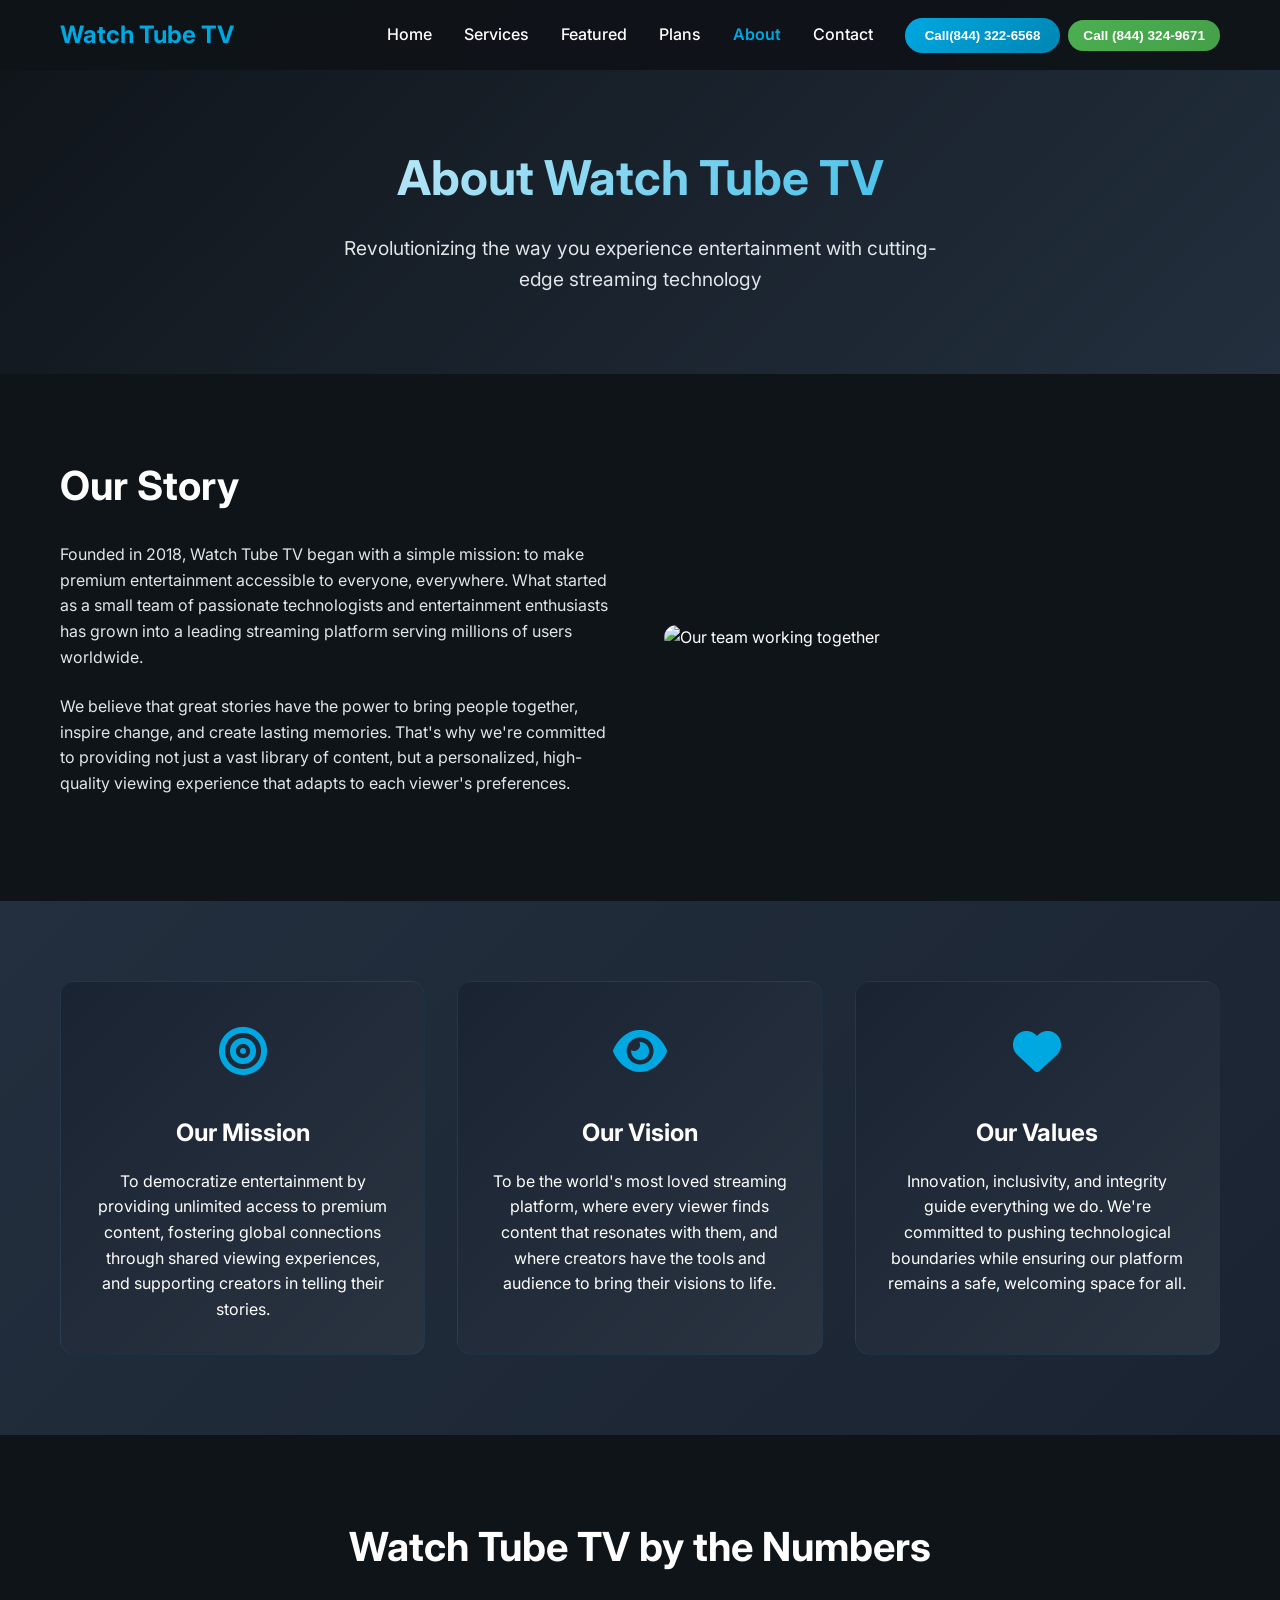
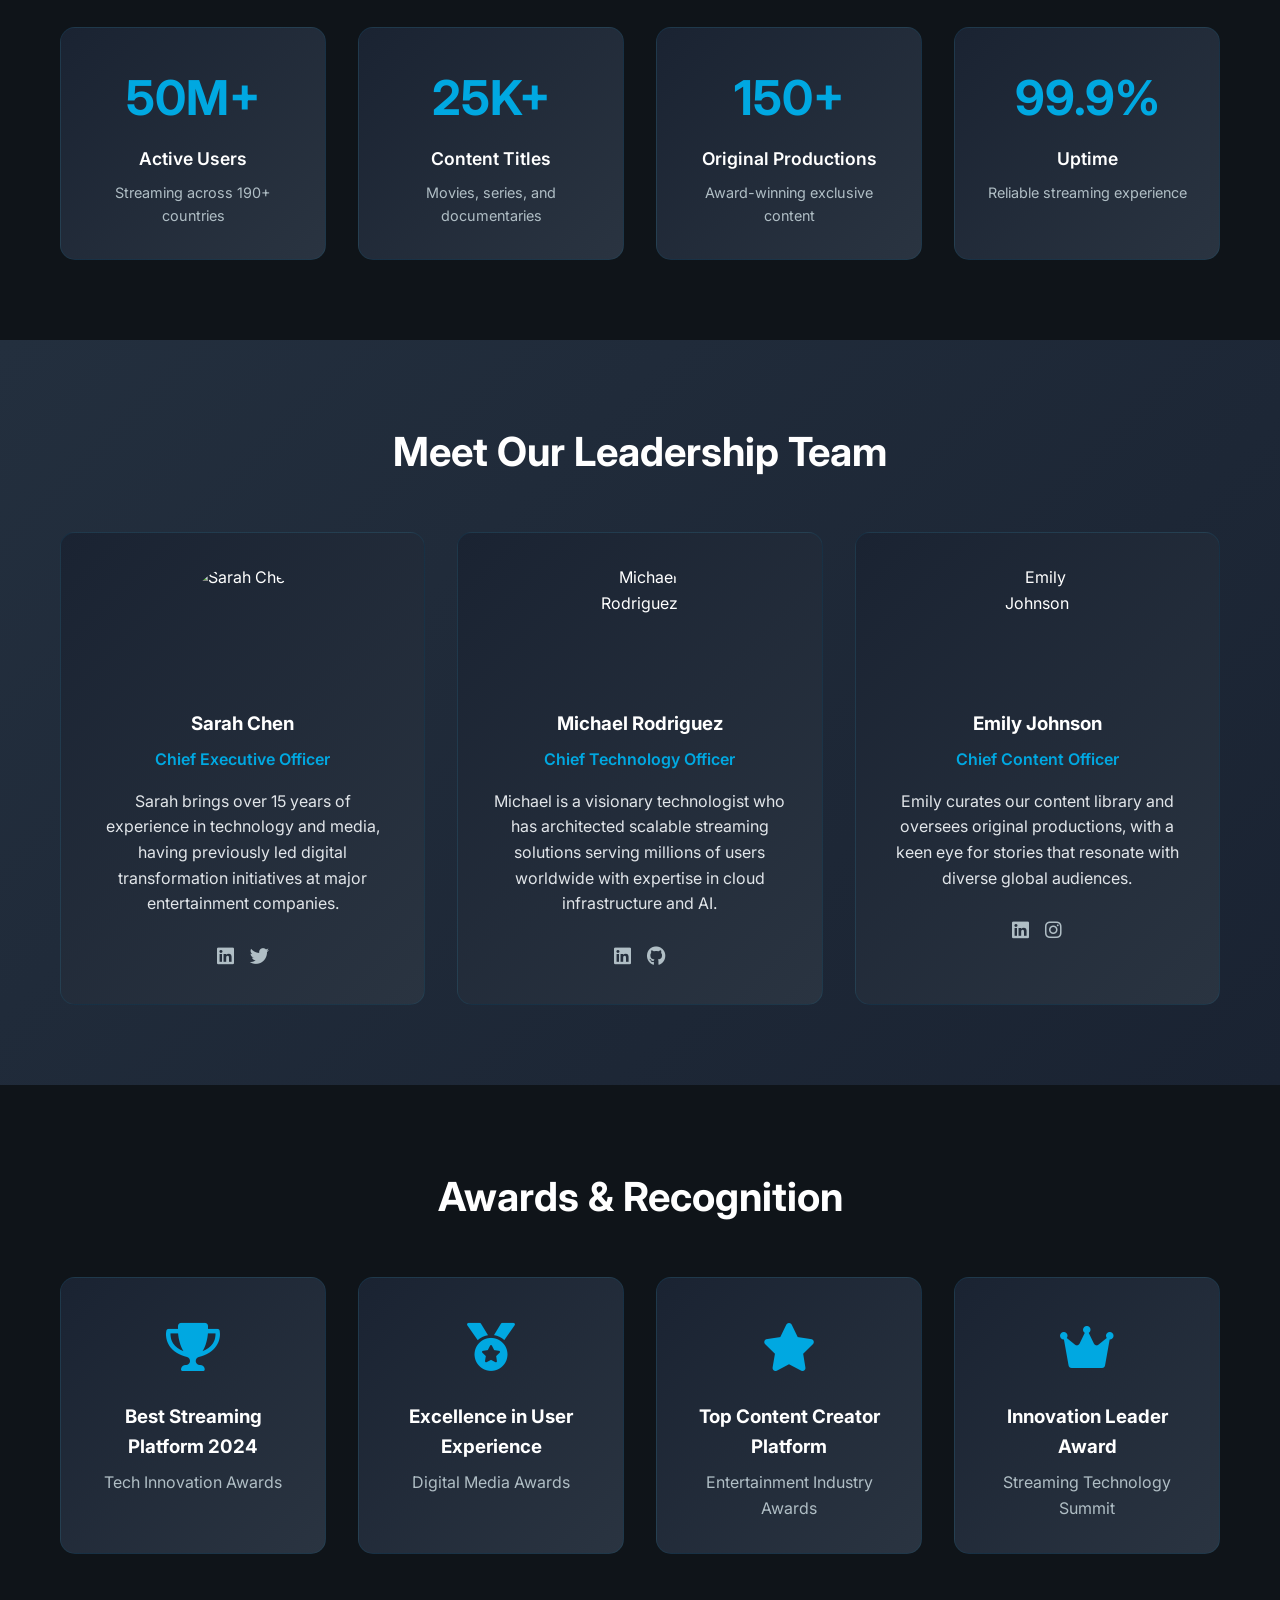
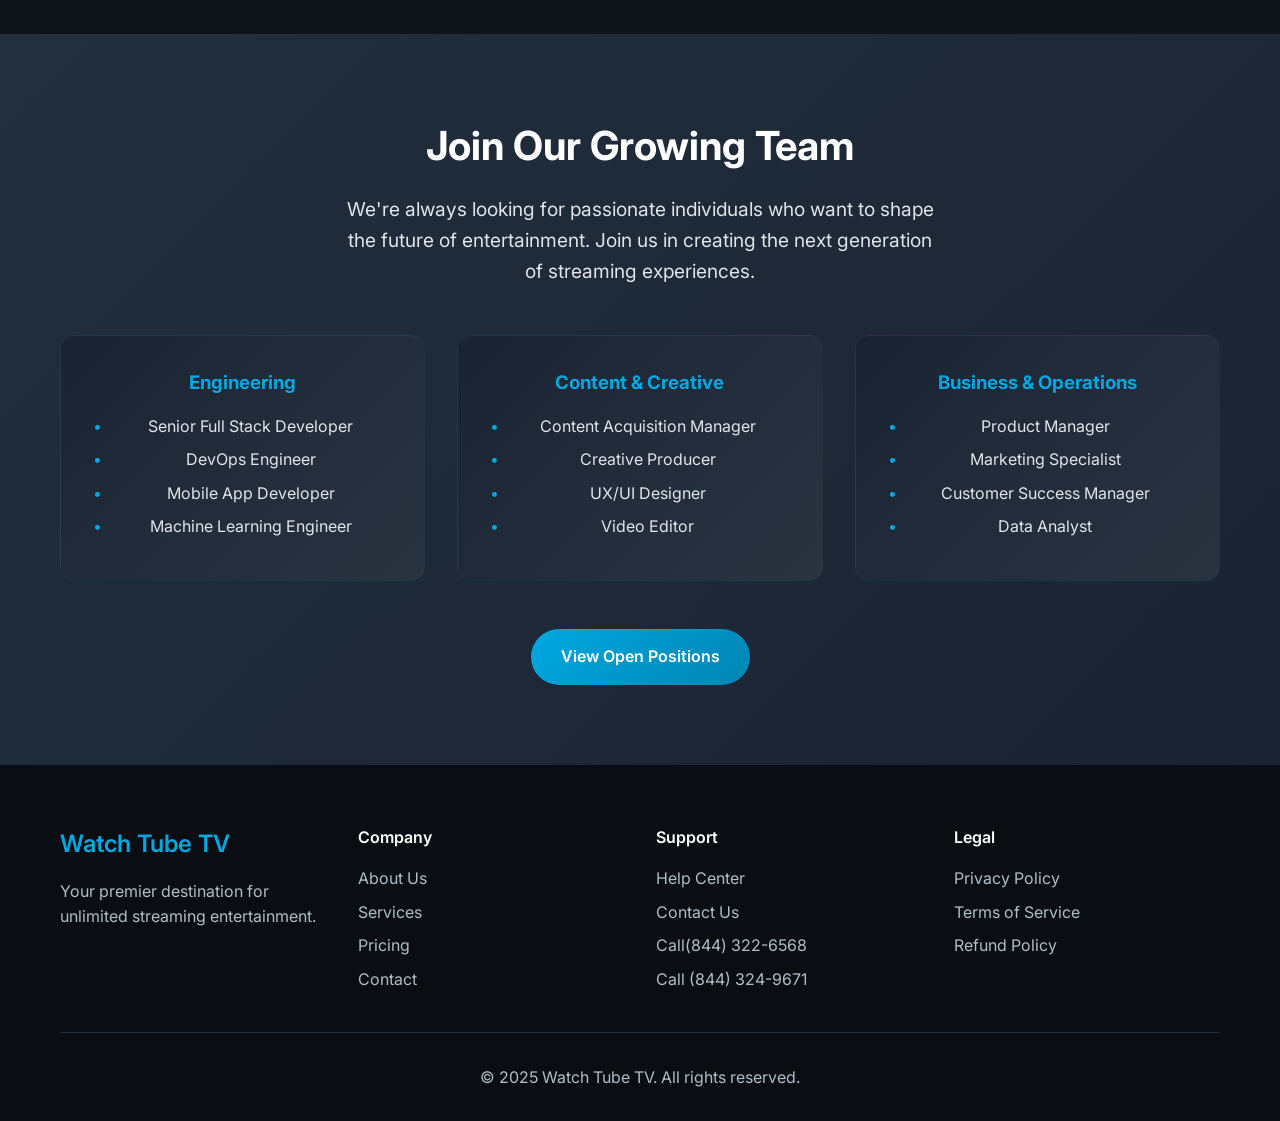
==== commit 13765b80: "Update about.html" ====
--- a/about.html
+++ b/about.html
@@ -26,7 +26,7 @@
                 <a href="contact.html" class="nav-link">Contact</a>
                 <div class="nav-phone-buttons">
                     <a href="tel:+18882340668">
-                        <button class="nav-btn">Call (888) 234-0668</button>
+                        <button class="nav-btn">Call(844) 322-6568</button>
                     </a>
                     <a href="tel:+18443249671">
                         <button class="nav-btn nav-btn-secondary">Call (844) 324-9671</button>
@@ -277,7 +277,7 @@
                     <ul>
                         <li><a href="contact.html">Help Center</a></li>
                         <li><a href="contact.html">Contact Us</a></li>
-                        <li><a href="tel:+18882340668">Call (888) 234-0668</a></li>
+                        <li><a href="tel:+18882340668">Call(844) 322-6568</a></li>
                         <li><a href="tel:+18443249671">Call (844) 324-9671</a></li>
                     </ul>
                 </div>
@@ -299,4 +299,5 @@
     <script src="script.js"></script>
 </body>
 
-</html>+
+</html>
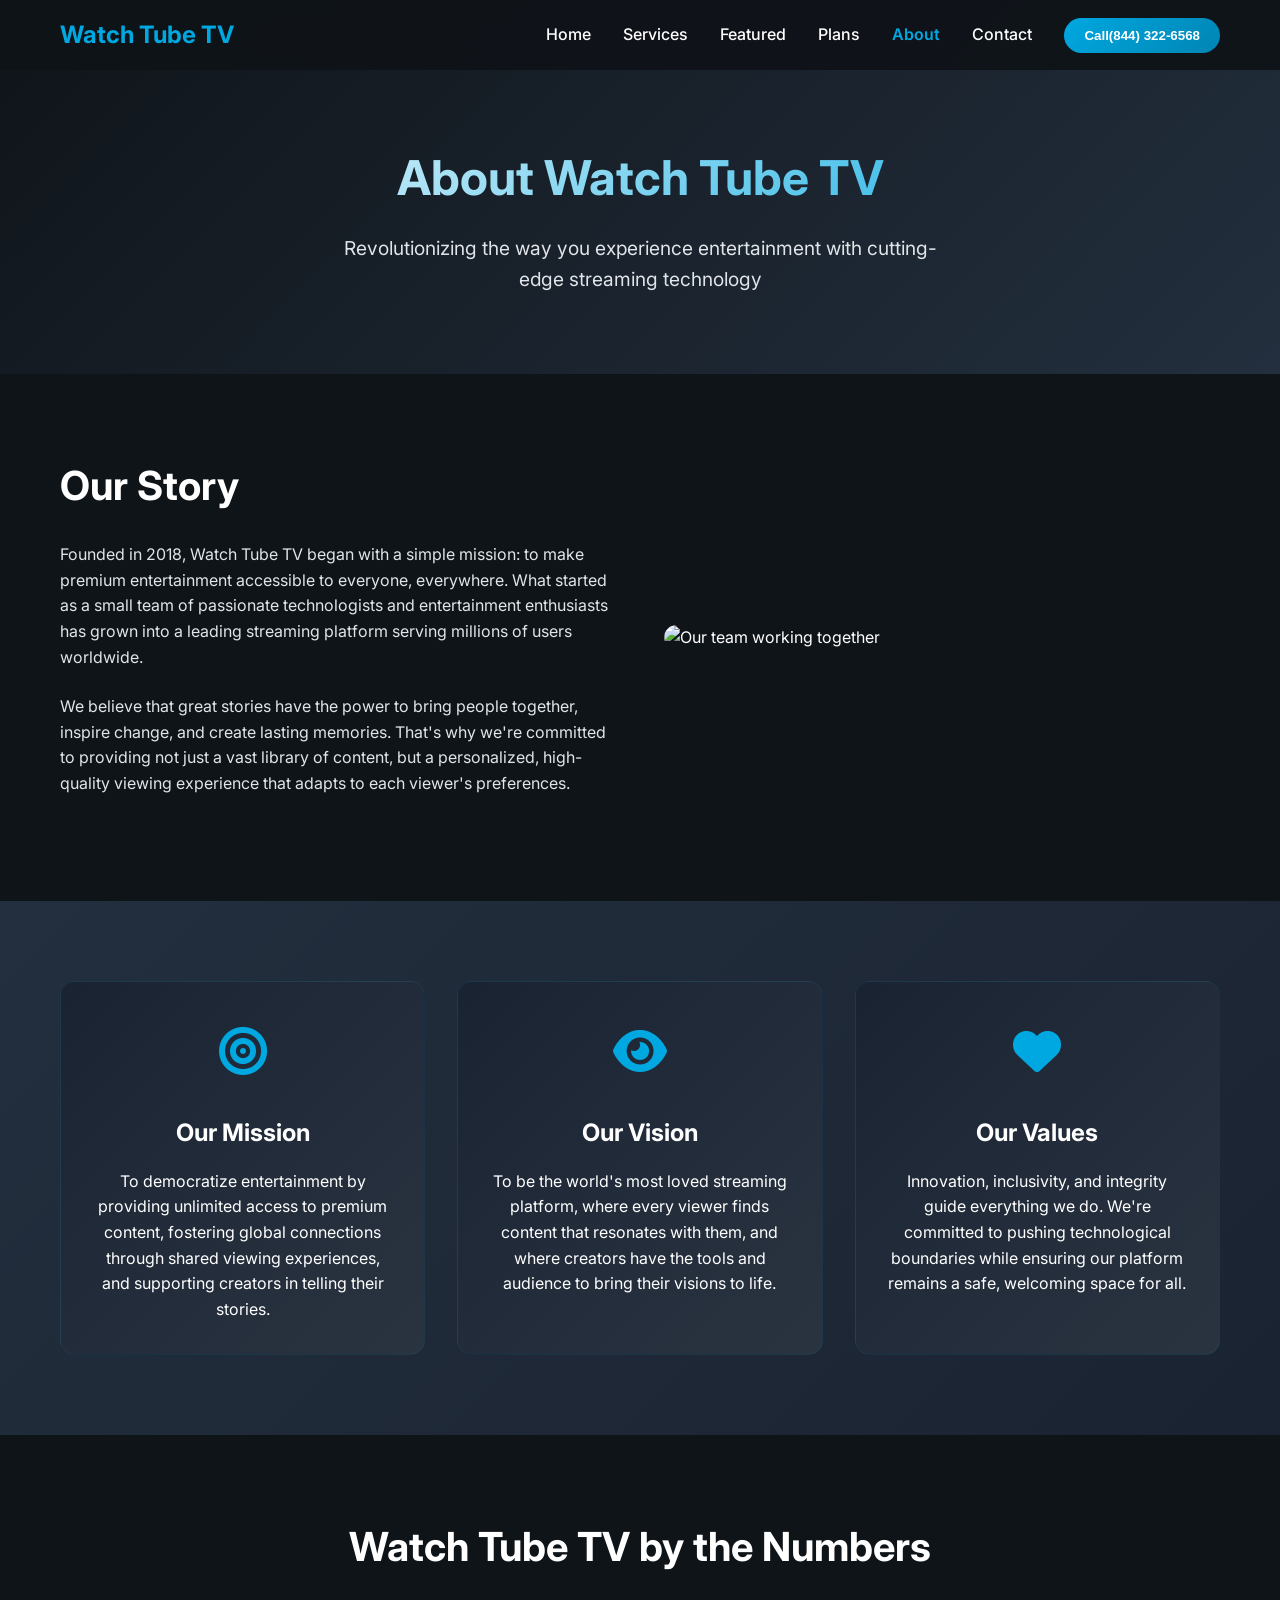
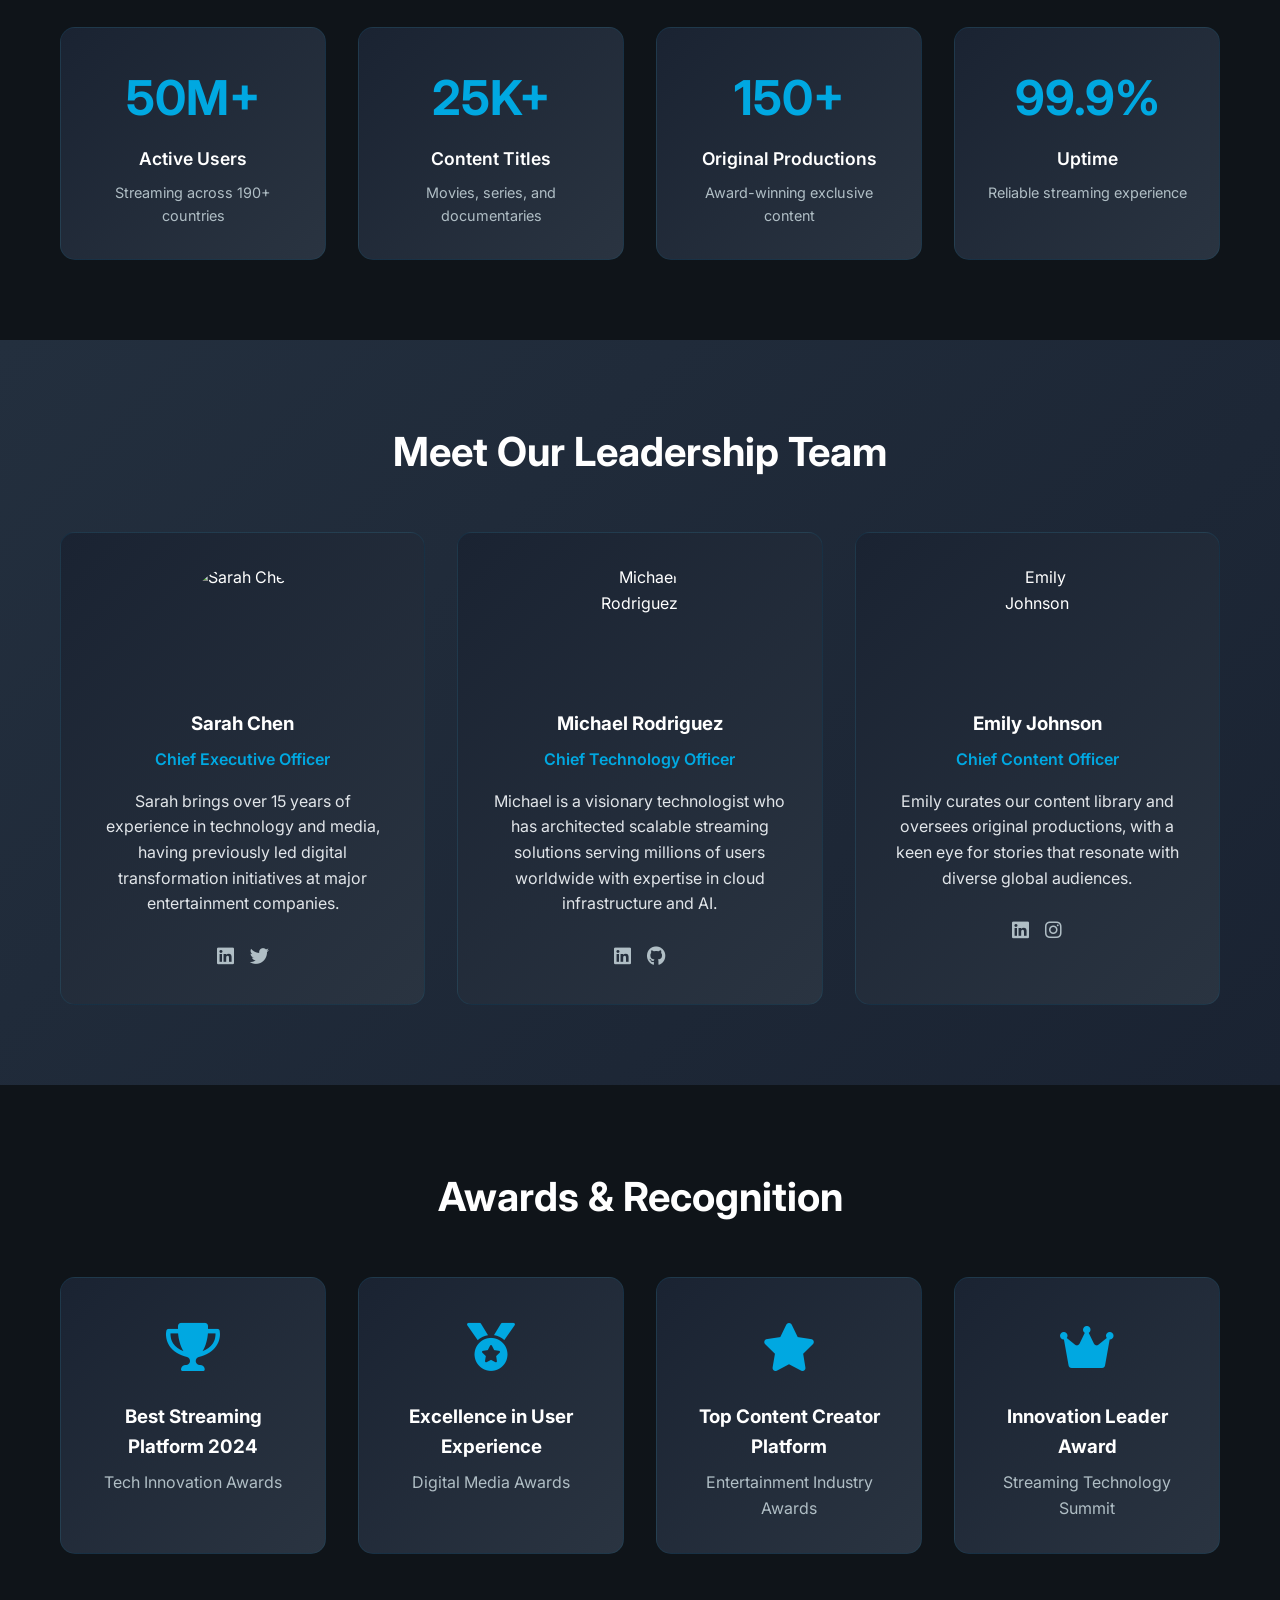
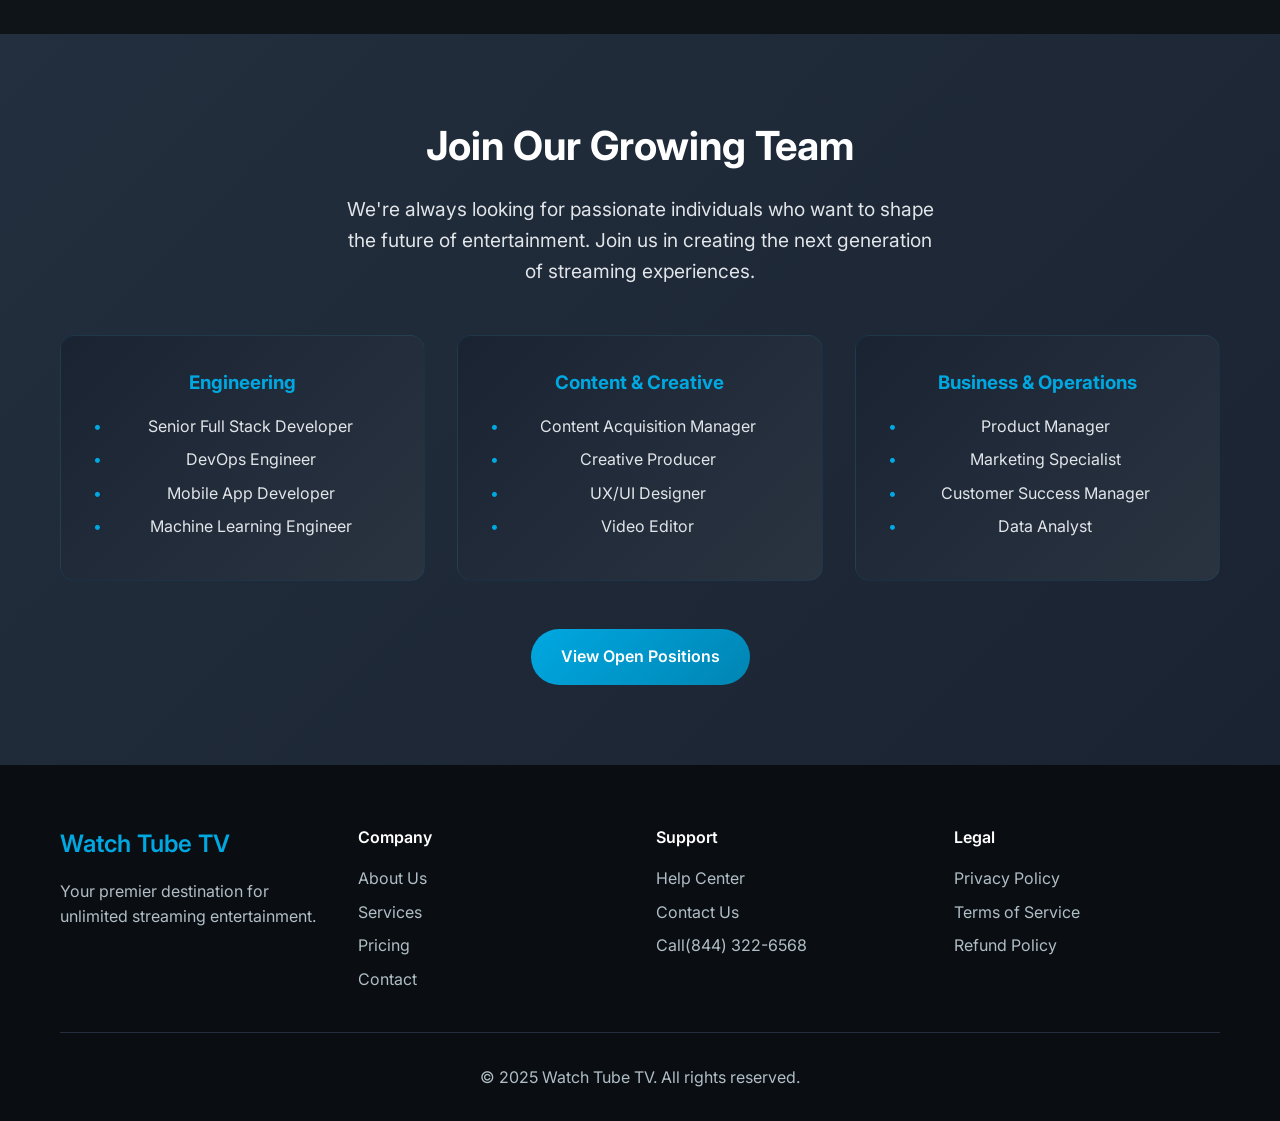
==== commit 217e253b: "Update about.html" ====
--- a/about.html
+++ b/about.html
@@ -28,9 +28,7 @@
                     <a href="tel:+18882340668">
                         <button class="nav-btn">Call(844) 322-6568</button>
                     </a>
-                    <a href="tel:+18443249671">
-                        <button class="nav-btn nav-btn-secondary">Call (844) 324-9671</button>
-                    </a>
+                  
                 </div>
             </div>
             <div class="nav-toggle" id="nav-toggle">
@@ -278,7 +276,7 @@
                         <li><a href="contact.html">Help Center</a></li>
                         <li><a href="contact.html">Contact Us</a></li>
                         <li><a href="tel:+18882340668">Call(844) 322-6568</a></li>
-                        <li><a href="tel:+18443249671">Call (844) 324-9671</a></li>
+                       
                     </ul>
                 </div>
                 <div class="footer-section">
@@ -301,3 +299,4 @@
 
 
 </html>
+
